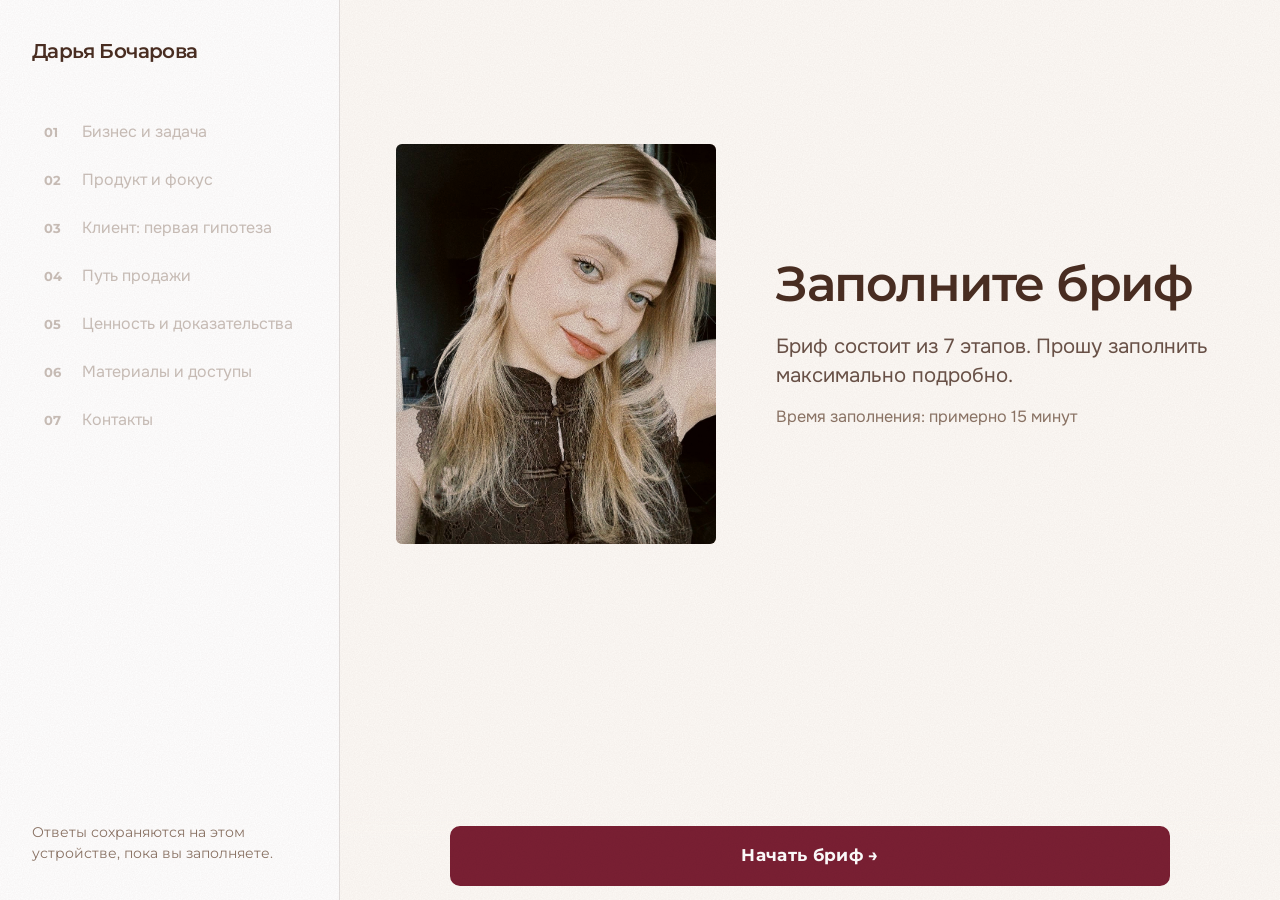
==== brief.html @ 5500d957 "Responsive fixes: remove header/progress strips, fit long file names, scale intro heading to column " ====
<!DOCTYPE html>
<html lang="ru" data-theme="a">
<head>
<meta charset="utf-8">
<meta name="viewport" content="width=device-width, initial-scale=1, viewport-fit=cover">
<meta name="robots" content="noindex">
<title>Мини-бриф</title>
<link rel="preconnect" href="https://fonts.googleapis.com">
<link rel="preconnect" href="https://fonts.gstatic.com" crossorigin>
<link href="https://fonts.googleapis.com/css2?family=Montserrat:wght@500;600;700&family=Onest:wght@400;500;600&family=JetBrains+Mono:wght@500&display=swap&subset=cyrillic" rel="stylesheet">
<style>
/* =========================================================
   АЙДЕНТИКА «Бордо»: сливочный фон, винный акцент, Montserrat,
   строгие поля, круглые кнопки, фото-прямоугольник, монограмма ДБ,
   плёночное зерно.
   ========================================================= */
:root, [data-theme="a"] {
  --bg:#fdfaf6; --surface:#ffffff; --ink:#4a2e22; --muted:#8c7566; --line:#4a2e2224; --line-strong:#4a2e2268;
  --accent:#7a1f33; --accent-ink:#fff; --soft:#f4ece3; --danger:#c0281d;
  --r:8px; --r-btn:10px; --r-chip:999px; --r-photo:6px;
  --f-head:"Montserrat","Segoe UI",sans-serif; --f-body:"Onest","Segoe UI",sans-serif; --f-label:"Montserrat","Segoe UI",sans-serif;
  --h-case:none; --h-weight:600; --h-ls:-.03em; --h-lh:1.05; --h-style:normal;
  --btn-case:none; --body-size:17px; --grain:.1;
}

*{box-sizing:border-box;margin:0;padding:0}
html{-webkit-text-size-adjust:100%}
body{background:var(--bg);color:var(--ink);font-family:var(--f-body);font-size:var(--body-size);line-height:1.5;min-height:100dvh;transition:background .3s,color .3s}
button,input,textarea{font:inherit;color:inherit}
[hidden]{display:none!important}
a{color:inherit}

/* ---------- каркас ---------- */
.app{display:grid;grid-template-columns:1fr;min-height:100dvh}
.side{display:none}
.main{display:flex;flex-direction:column;min-height:100dvh;min-width:0}
.top{display:flex;align-items:center;justify-content:space-between;gap:12px;padding:14px 20px;position:sticky;top:0;z-index:20;background:var(--bg)}
.brand{display:flex;align-items:center;min-width:0}
.brand b{font-family:var(--f-head);text-transform:var(--h-case);font-weight:var(--h-weight);letter-spacing:var(--h-ls);font-size:20px;white-space:nowrap;overflow:hidden;text-overflow:ellipsis}
.progress{display:none}
.progress i{display:block;height:100%;width:0;background:var(--accent);transition:width .4s ease}
.stage{flex:1;width:100%;max-width:760px;margin:0 auto;padding:28px 20px 140px}

.kicker{font-family:var(--f-label);font-size:13px;letter-spacing:.08em;text-transform:uppercase;color:var(--muted);margin-bottom:14px}
h1,h2{font-family:var(--f-head);text-transform:var(--h-case);font-weight:var(--h-weight);letter-spacing:var(--h-ls);line-height:var(--h-lh);font-style:var(--h-style);outline:none}
h1{font-size:clamp(38px,8.6vw,72px)}
h2{font-size:clamp(32px,6.6vw,52px);margin-bottom:12px}
.lead{color:var(--muted);margin:14px 0 30px;max-width:56ch}

/* ---------- поля ---------- */
.f{margin-bottom:30px;border:0;min-width:0}
.f > .q{display:block;font-weight:600;font-size:1.06em;line-height:1.3;margin-bottom:6px;padding:0}
.f .hint{color:var(--muted);font-size:.86em;margin-bottom:10px}
.badge{display:inline-block;font-family:var(--f-label);font-size:11px;letter-spacing:.06em;text-transform:uppercase;padding:3px 8px;margin-left:8px;vertical-align:middle;border:1px solid var(--line-strong);border-radius:var(--r-chip);font-weight:400}
.badge.key{background:var(--accent);color:var(--accent-ink);border-color:var(--accent)}
.f.key{padding:18px;border:2px solid var(--accent);border-radius:var(--r)}
.f.guard{padding:18px;background:var(--soft);border-radius:var(--r);border:1px dashed var(--line-strong)}
textarea,input[type=text],input[type=url],input[type=tel]{
  width:100%;display:block;background:var(--surface);border:1.5px solid var(--line-strong);border-radius:var(--r);
  padding:16px 18px;font-size:17px;line-height:1.45;min-height:58px;outline:none;transition:border-color .15s,box-shadow .15s;resize:none;-webkit-appearance:none;appearance:none}
textarea{min-height:140px;overflow:hidden}
textarea:focus,input:focus{border-color:var(--accent);box-shadow:0 0 0 4px color-mix(in srgb,var(--accent) 25%,transparent)}
::placeholder{color:#aaa4a2;opacity:1}
.err{color:var(--danger);font-size:.88em;margin-top:8px;display:none;font-weight:600}
.f.bad .err{display:block}
.f.bad input,.f.bad textarea{border-color:var(--danger)}
.f.bad .consent{outline:2px solid var(--danger);outline-offset:4px}

/* чипы */
.chips{display:flex;flex-wrap:wrap;gap:10px}
.chip{position:relative}
.chip input{position:absolute;opacity:0;inset:0;width:100%;height:100%;cursor:pointer;margin:0}
.chip span{display:flex;align-items:center;gap:8px;padding:12px 18px;min-height:50px;border:1.5px solid var(--line-strong);border-radius:var(--r-chip);background:var(--surface);transition:all .15s;font-size:16px;line-height:1.2}
.chip input:checked + span{background:var(--accent);color:var(--accent-ink);border-color:var(--accent)}
.chip input:focus-visible + span{box-shadow:0 0 0 4px color-mix(in srgb,var(--accent) 35%,transparent)}
.chip input:checked + span::before{content:"✓";font-weight:700}
.other{margin-top:12px}

/* ссылки */
.links{display:grid;grid-template-columns:minmax(0,1fr);gap:10px}
.linkrow{display:flex;gap:8px;min-width:0}
.linkrow input{flex:1}
.ico{flex:none;width:58px;min-height:58px;border:1.5px solid var(--line-strong);background:var(--surface);border-radius:var(--r);cursor:pointer;font-size:22px;line-height:1}
.ghost{background:transparent;border:1.5px dashed var(--line-strong);border-radius:var(--r-btn);padding:14px 20px;min-height:52px;cursor:pointer;font-weight:600;margin-top:10px}
.ghost:hover{border-color:var(--accent);color:var(--accent)}

/* файлы */
.drop{display:flex;flex-direction:column;align-items:center;justify-content:center;gap:6px;text-align:center;padding:32px 20px;border:2px dashed var(--line-strong);border-radius:var(--r);background:var(--surface);cursor:pointer;transition:all .15s;min-height:150px}
.drop:hover,.drop.over{border-color:var(--accent);background:var(--soft)}
.drop strong{font-size:1.05em;display:block}
.drop small{display:block;max-width:34ch;line-height:1.4}
.drop::before{content:"+";display:grid;place-items:center;width:44px;height:44px;border-radius:50%;background:var(--soft);color:var(--accent);font-size:26px;line-height:1;font-family:var(--f-head);font-weight:500;margin-bottom:6px}
.drop small{color:var(--muted)}
.drop input{display:none}
.files{list-style:none;margin-top:12px;display:grid;grid-template-columns:minmax(0,1fr);gap:8px}
.files li{min-width:0;display:flex;align-items:center;gap:12px;padding:12px 14px;background:var(--surface);border:1px solid var(--line);border-radius:var(--r)}
.files .nm{flex:1;min-width:0;overflow:hidden;text-overflow:ellipsis;white-space:nowrap}
.files .sz{color:var(--muted);font-size:.85em;flex:none}
.files button{border:0;background:transparent;font-size:22px;cursor:pointer;width:40px;height:40px;flex:none}
.filemsg{color:var(--danger);font-size:.9em;margin-top:8px;font-weight:600}

/* согласие */
.consent{display:flex;gap:14px;align-items:center;font-weight:400;cursor:pointer;padding:16px;background:var(--surface);border:1.5px solid var(--line-strong);border-radius:var(--r)}
.consent input{flex:none;width:26px;height:26px;margin:0;accent-color:var(--accent);cursor:pointer}
.consent span{font-size:.94em;line-height:1.45;flex:1;min-width:0}

/* проверка */
.rev{margin-bottom:22px;border:1px solid var(--line);border-radius:var(--r);background:var(--surface);overflow:hidden}
.rev header{display:flex;align-items:center;justify-content:space-between;gap:12px;padding:14px 18px;border-bottom:1px solid var(--line);background:var(--soft)}
.rev header b{font-family:var(--f-label);font-size:13px;text-transform:uppercase;letter-spacing:.06em}
.rev header button{background:transparent;border:1.5px solid var(--line-strong);border-radius:var(--r-btn);padding:8px 16px;min-height:40px;cursor:pointer;font-weight:600}
.rev header button:hover{border-color:var(--accent);color:var(--accent)}
.rev dl{padding:6px 18px 14px}
.rev dt{font-size:.82em;color:var(--muted);margin-top:12px}
.rev dd{white-space:pre-wrap;word-break:break-word}
.rev .empty{color:var(--muted);padding:14px 18px;font-size:.92em}
.sendmsg{margin-top:16px;padding:14px 16px;border-radius:var(--r);background:color-mix(in srgb,var(--danger) 12%,transparent);color:var(--danger);font-weight:600;display:none}
.sendmsg.on{display:block}
.sendmsg button{margin-top:10px;display:block;background:transparent;border:1.5px solid currentColor;color:inherit;padding:10px 16px;border-radius:var(--r-btn);cursor:pointer;font-weight:600}

/* финал */
.done{text-align:left}
.portrait{width:min(320px,76vw);aspect-ratio:4/5;object-fit:cover;object-position:50% 20%;display:block;margin-bottom:28px;background:var(--soft);border-radius:var(--r-photo)}
.ph{width:min(320px,76vw);aspect-ratio:4/5;display:grid;place-items:center;text-align:center;padding:20px;margin-bottom:28px;background:var(--soft);border:1.5px dashed var(--line-strong);border-radius:var(--r);color:var(--muted);font-size:.9em}
.next{margin-top:26px;display:grid;gap:12px}
.next li{list-style:none;display:flex;gap:14px}
.next b{font-family:var(--f-label);color:var(--accent);flex:none}


/* плёночное зерно */
body::after{content:"";position:fixed;inset:-50%;width:200%;height:200%;pointer-events:none;z-index:100;opacity:var(--grain);mix-blend-mode:multiply;
  background-image:url("data:image/svg+xml;utf8,<svg xmlns='http://www.w3.org/2000/svg' width='220' height='220'><filter id='n'><feTurbulence type='fractalNoise' baseFrequency='.85' numOctaves='2' stitchTiles='stitch'/><feColorMatrix values='0 0 0 0 .25  0 0 0 0 .15  0 0 0 0 .15  0 0 0 .9 0'/></filter><rect width='100%' height='100%' filter='url(%23n)'/></svg>")}
@media (prefers-reduced-motion:no-preference){body::after{animation:grain 1.2s steps(6) infinite}}
@keyframes grain{0%{transform:translate(0,0)}20%{transform:translate(-3%,2%)}40%{transform:translate(2%,-3%)}60%{transform:translate(-2%,-1%)}80%{transform:translate(3%,3%)}100%{transform:translate(0,0)}}
.doneGrid{display:grid;gap:28px;justify-items:start}
.shot{position:relative;width:min(300px,100%)}
.doneText{max-width:46ch}
.doneText .lead{margin:6px 0 0;font-size:1.06em;color:var(--ink);opacity:.82}
.doneNote{margin-top:22px;padding-top:18px;border-top:1px solid var(--line);color:var(--muted);font-size:.92em;word-break:break-word}
.doneNote:empty{display:none}
.introGrid .doneText{container-type:inline-size;min-width:0;width:100%}
.introGrid h1{font-size:clamp(28px,9.2vw,58px);white-space:nowrap}
@supports (font-size:1cqw){.introGrid h1{font-size:min(58px,11cqw)}}
@media (min-width:700px){.is-intro .stage{max-width:980px}}
.introGrid h1{margin-bottom:22px}
.introGrid .introLead{margin:0}
@media (min-width:700px){.doneGrid.introGrid{grid-template-columns:320px 1fr;gap:60px}}
.introLead{font-size:1.2em!important;line-height:1.45}
.introTime{margin-top:14px;color:var(--muted);font-size:.95em}
@media (min-width:700px){.doneGrid{grid-template-columns:260px 1fr;align-items:center;gap:48px;min-height:min(62vh,520px)}.shot{width:100%}}
.shot .portrait,.shot .ph{margin:0;width:100%}
.shot .portrait{filter:sepia(.18) saturate(1.05) contrast(1.04)}
.shot::after{content:"";position:absolute;inset:0;border-radius:var(--r-photo);pointer-events:none;mix-blend-mode:multiply;opacity:.55;
  background-image:url("data:image/svg+xml;utf8,<svg xmlns='http://www.w3.org/2000/svg' width='180' height='180'><filter id='n'><feTurbulence type='fractalNoise' baseFrequency='1.1' numOctaves='2' stitchTiles='stitch'/><feColorMatrix values='0 0 0 0 .3  0 0 0 0 .2  0 0 0 0 .2  0 0 0 1.1 0'/></filter><rect width='100%' height='100%' filter='url(%23n)'/></svg>")}

/* слайд вбок */
.view.fwd{animation:slideR .42s cubic-bezier(.22,.8,.3,1) both}
.view.back{animation:slideL .42s cubic-bezier(.22,.8,.3,1) both}
@keyframes slideR{from{opacity:0;transform:translateX(56px)}to{opacity:1;transform:none}}
@keyframes slideL{from{opacity:0;transform:translateX(-56px)}to{opacity:1;transform:none}}
html,body{overflow-x:clip}

/* переключатель этапов для телефона и планшета */
.dots{display:flex;gap:8px;overflow-x:auto;padding:12px 20px;scrollbar-width:none;background:var(--bg);position:sticky;top:var(--top-h,55px);z-index:18}
.dots::-webkit-scrollbar{display:none}
.dots button{flex:none;min-width:44px;height:44px;padding:0 14px;border-radius:999px;border:1.5px solid var(--line-strong);background:transparent;font-family:var(--f-label);font-size:13px;font-weight:600;cursor:pointer}
.dots button.cur{background:var(--accent);border-color:var(--accent);color:var(--accent-ink)}
.dots button.done{border-color:var(--accent);color:var(--accent)}
.dots button.done.cur{color:var(--accent-ink)}
.dots button:disabled{opacity:.4;cursor:not-allowed}
@media (min-width:700px){.dots{padding:12px 36px}}
@media (min-width:1024px){.dots{display:none}}


/* ---------- слой под контентом (фон однотонный, цвет --bg) ---------- */
.bgfx{position:fixed;inset:0;z-index:0;pointer-events:none;overflow:hidden}
.top,.dots,.stage,.bar{position:relative;z-index:1}
.top{position:sticky}.dots{position:sticky}.bar{position:fixed}
.top{z-index:22}.dots{z-index:20}.bar{z-index:30}
@media (min-width:1024px){.bgfx{left:340px}.top{position:absolute}}
/* нижняя панель */
.bar{position:fixed;left:0;right:0;bottom:0;z-index:30;display:flex;gap:12px;justify-content:center;padding:14px 20px calc(14px + env(safe-area-inset-bottom));background:linear-gradient(to top,var(--bg) 70%,transparent)}
.bar-in{display:flex;gap:12px;width:100%;max-width:720px}
.btn{flex:1;min-height:60px;padding:0 26px;border:2px solid var(--ink);border-radius:var(--r-btn);background:var(--ink);color:var(--bg);text-transform:var(--btn-case);font-weight:700;font-size:17px;cursor:pointer;display:flex;align-items:center;justify-content:center;gap:10px;transition:transform .1s,background .15s;font-family:var(--f-label);letter-spacing:.02em}
.btn.primary{background:var(--accent);border-color:var(--accent);color:var(--accent-ink)}
.btn:active{transform:scale(.98)}
.btn.sec{flex:0 0 auto;background:transparent;color:var(--ink);border-color:var(--line-strong)}
.btn[disabled]{opacity:.5;cursor:wait}
.spin{width:18px;height:18px;border:3px solid currentColor;border-right-color:transparent;border-radius:50%;animation:sp .7s linear infinite}
@keyframes sp{to{transform:rotate(360deg)}}

@media (prefers-reduced-motion:reduce){.view.fwd,.view.back{animation:none}*{transition:none!important}}

/* ---------- планшет ---------- */
@media (min-width:700px){
  .top{padding:16px 36px}
  .stage{padding:44px 36px 150px}
  .f{margin-bottom:36px}
}
/* ---------- компьютер: боковая навигация ---------- */
@media (min-width:1024px){
  .app{grid-template-columns:340px 1fr}
  .side{display:flex;flex-direction:column;justify-content:space-between;position:sticky;top:0;height:100dvh;padding:36px 32px;border-right:1px solid var(--line);background:var(--surface)}
  .side ol{list-style:none;margin-top:44px;display:grid;gap:4px}
  .side li button{width:100%;text-align:left;background:transparent;border:0;padding:12px 12px;display:flex;gap:14px;align-items:baseline;cursor:pointer;border-radius:var(--r-chip);color:var(--muted);font-size:16px;line-height:1.25}
  .side li button{transition:background .15s,color .15s}
  .side li button:not(:disabled):hover{background:var(--soft);color:var(--ink)}
  .side li button:disabled{cursor:not-allowed;opacity:.45}
  .side li button b{font-family:var(--f-label);font-size:13px;flex:none;width:24px}
  .side li.cur button{color:var(--ink);background:var(--soft);font-weight:600}
  .side li.done button b{color:var(--accent)}
  .side li.done button{color:var(--ink)}
  .side .note{color:var(--muted);font-size:.82em;font-family:var(--f-label)}
  .top .brand{visibility:hidden}
  .top{justify-content:flex-end;border:0;background:transparent;position:absolute;right:0;top:0;width:calc(100% - 340px);z-index:25}
  .stage{padding:84px 56px 160px}
  .bar{left:340px;padding-left:56px;padding-right:56px}
}
@media (max-width:420px){
  .brand b{font-size:17px}
    .btn.sec span.t{display:none}
}
</style>
</head>
<body>
<div class="app">
  <aside class="side" aria-label="Этапы">
    <div>
      <div class="brand"><b data-brand>Мини-бриф</b></div>
      <ol id="sideSteps"></ol>
    </div>
    <p class="note">Ответы сохраняются на этом устройстве, пока вы заполняете.</p>
  </aside>

  <div class="main">
    <div class="bgfx" aria-hidden="true"></div>
    <header class="top">
      <div class="brand"><b data-brand>Мини-бриф</b></div>
      </header>
    <div class="progress" aria-hidden="true"><i id="pbar"></i></div>
    <nav class="dots" id="dots" aria-label="Этапы"></nav>

    <form class="stage" id="form" novalidate autocomplete="off">
      <input type="text" name="website" id="hp" tabindex="-1" autocomplete="off" aria-hidden="true" style="position:absolute;left:-9999px;width:1px;height:1px;min-height:0;opacity:0">
      <div id="views"></div>
    </form>

    <div class="bar" id="bar"><div class="bar-in">
      <button type="button" class="btn sec" id="back" aria-label="Назад">← <span class="t">Назад</span></button>
      <button type="button" class="btn primary" id="next">Далее →</button>
    </div></div>
  </div>
</div>

<script>
/* =========================================================
   НАСТРОЙКИ — меняются здесь
   ========================================================= */
const CONFIG = {
  ENDPOINT: "https://steep-credit-6b62.darya-bocharova-2020.workers.dev/", // адрес Cloudflare Worker (см. TELEGRAM-SETUP.md). Пусто = тестовый режим, ничего не отправляется
  BRAND: "Дарья Бочарова",      // ← ваше имя / название проекта (пока заглушка)
  REPLY_TIME: "в течение рабочего дня", // ← что обещаем в финале
  PHOTO: "photo.jpg",        // ← ваше фото для финального экрана (положите файл рядом с brief.html)
  PRIVACY_URL: "privacy.html",
  CONSENT_URL: "consent.html",
  MAX_FILES: 5,
  MAX_FILE_MB: 10,
  MAX_LINKS: 8
};

/* =========================================================
   ВОПРОСЫ
   type: text | textarea | chips | links | files
   ========================================================= */
const STEPS = [
 { key:"goal", title:"Бизнес и задача", lead:"Начнём с главного: зачем вам сайт и что он должен приносить.", fields:[
   {id:"why_now", type:"textarea", label:"Зачем бизнесу сайт именно сейчас?", ph:"Например: запускаем новое направление, а заявки идут только из мессенджеров"},
   {id:"main_action", type:"chips", label:"Какое действие сайт должен приводить чаще всего?", hint:"Можно выбрать несколько", options:["Запись","Звонок","Расчёт","Покупка"], other:"Своё"},
   {id:"priority", type:"textarea", label:"Какое направление, география или сегмент в приоритете?", ph:"Город, продукт, тип клиентов — что важнее всего"}
 ]},
 { key:"product", title:"Продукт и фокус", lead:"Что именно вы продаёте и на чём хотите сделать акцент.", fields:[
   {id:"sells", ph:"Например: ремонт квартир под ключ, курсы английского, юридические услуги", type:"textarea", label:"Что именно продаёт бизнес?"},
   {id:"formats", ph:"Пакеты, подписки, разовые услуги, консультации", type:"textarea", label:"Какие продукты или форматы можно купить?"},
   {id:"bestseller", ph:"Самый популярный продукт или тариф", type:"textarea", label:"Что покупают чаще всего?"},
   {id:"want_more", ph:"Что выгоднее или интереснее продавать", type:"textarea", label:"Что бизнес хочет продавать больше?"},
   {id:"includes", ph:"Из чего состоит продукт, сроки, что в него не входит", type:"textarea", label:"Что входит в продукт? Какие есть ограничения?"}
 ]},
 { key:"client", title:"Клиент: первая гипотеза", lead:"Не нужно точности. Достаточно того, что вы видите по опыту.", fields:[
   {id:"who", ph:"Возраст, профессия, частный клиент или компания", type:"textarea", label:"Кто обычно покупает?"},
   {id:"situation", ph:"Что происходит в жизни или бизнесе перед покупкой", type:"textarea", label:"В какой ситуации человек начинает искать решение?"},
   {id:"important", ph:"Цена, сроки, гарантии, отзывы, личное доверие", type:"textarea", label:"Что для него, предположительно, важно при выборе?"}
 ]},
 { key:"sales", title:"Путь продажи", lead:"Как человек доходит от первого касания до покупки.", fields:[
   {id:"first_contact", ph:"Менеджер, администратор, бот, владелец", type:"textarea", label:"Кто первым общается с человеком?"},
   {id:"path", ph:"Заявка → звонок → встреча → договор → оплата", type:"textarea", label:"Как выглядит путь от первого обращения до покупки?"},
   {id:"after_lead", ph:"Кто звонит, как быстро, что отправляют клиенту", type:"textarea", label:"Что происходит сразу после заявки?"},
   {id:"breaks", type:"textarea", label:"Где чаще клиенты сливаются?", key:true, badge:"самый важный ответ", hint:"Даже если не уверены, напишите, как есть. Это самое полезное для меня.", ph:"На каком шаге клиенты пропадают и почему, как вам кажется"}
 ]},
 { key:"value", title:"Ценность и доказательства", lead:"Почему выбирают вас и что можно честно показать на сайте.", fields:[
   {id:"valued", ph:"Что чаще всего говорят в отзывах", type:"textarea", label:"За что клиенты особенно ценят компанию?"},
   {id:"different", ph:"Чем отличаетесь от конкурентов и какие факты это подтверждают", type:"textarea", label:"Что компания делает иначе и чем это можно доказать?"},
   {id:"recommend", ph:"За что клиенты советуют вас знакомым", type:"textarea", label:"За что компанию рекомендуют?"},
   {id:"proofs", ph:"Отзывы, кейсы, цифры, сертификаты, фото работ", type:"textarea", label:"Чем доказываем: что реально есть на руках?", hint:"Отзывы, кейсы, цифры, сертификаты, награды, фото работ"},
   {id:"missing", type:"textarea", label:"Чего нет: что обещать нельзя", guard:true, hint:"Это защита от выдуманных обещаний на сайте. Лучше написать лишнее.", ph:"Например: нет гарантии результата, нет собственного производства"}
 ]},
 { key:"materials", title:"Материалы и доступы", lead:"Отметьте, что у вас есть. Приложить можно ссылки и файлы.", fields:[
   {id:"access", type:"chips", label:"Есть ли доступ к…", hint:"Можно выбрать несколько", options:["CRM","Записям звонков","Перепискам","Причинам отказов","Пока нет доступа"]},
   {id:"have", type:"chips", label:"Что уже есть?", hint:"Можно выбрать несколько", options:["Отзывы","FAQ","Записи звонков","Переписки"]},
   {id:"assets", type:"chips", label:"Что ещё есть из материалов?", hint:"Можно выбрать несколько", options:["Сайт","Презентации","Прайс","Документы","Фото","Рендеры"]},
   {id:"links", type:"links", label:"Ссылки", hint:"Соцсети, сайт (если он есть), Google-диск, Яндекс.Диск, Notion. Нужна хотя бы одна ссылка или один файл"},
   {id:"files", type:"files", label:"Файлы", hint:"Прайс, презентация, фото, документы"},
   {id:"noattach", type:"noattach"}
 ]},
 { key:"contacts", title:"Контакты", lead:"Последний шаг. Куда мне написать, когда я посмотрю бриф.", fields:[
   {id:"name", type:"text", label:"Как вас зовут?", req:true, ph:"Имя", autocomplete:"name"},
   {id:"company", type:"text", label:"Компания или проект", ph:"Название"},
   {id:"channel", type:"chips", single:true, label:"Где вам удобнее общаться?", options:["Telegram","WhatsApp"]},
   {id:"contact", type:"text", label:"Ваш контакт", ph:"Сначала выберите, где удобнее", autocomplete:"off", inputmode:"text"},
   {id:"extra", type:"textarea", label:"Что-то ещё, о чём я не спросила?", ph:"Любые детали, сомнения, пожелания"},
   {id:"consent", type:"consent"}
 ]}
];

/* =========================================================
   СОСТОЯНИЕ
   ========================================================= */
const N = STEPS.length;            // 7
const V_INTRO = 0, V_REVIEW = N + 1, V_DONE = N + 2;
const LS_KEY = "brief_draft_v1";
const state = { v: V_INTRO, vals: {}, links: [""], files: [], max: 0, fromReview: false };

const $ = (s, r=document) => r.querySelector(s);
const $$ = (s, r=document) => [...r.querySelectorAll(s)];
const esc = s => String(s ?? "").replace(/[&<>"']/g, c => ({"&":"&amp;","<":"&lt;",">":"&gt;",'"':"&quot;","'":"&#39;"}[c]));
const pad = n => String(n).padStart(2, "0");
const safe = fn => { try { return fn(); } catch(e) { return null; } };

/* ---------- черновик ---------- */
function saveDraft(){ safe(() => localStorage.setItem(LS_KEY, JSON.stringify({vals:state.vals, links:state.links, max:state.max, v:state.v>=1&&state.v<=V_REVIEW?state.v:0}))); }
function loadDraft(){
  const d = safe(() => JSON.parse(localStorage.getItem(LS_KEY) || "null"));
  if (!d) return;
  state.vals = d.vals || {}; state.links = d.links?.length ? d.links : [""]; state.max = d.max || 0;
  state.resume = d.v || 0;
}
function clearDraft(){ safe(() => localStorage.removeItem(LS_KEY)); }

/* ---------- рендер ---------- */
function fieldHTML(f){
  const v = state.vals[f.id];
  const cls = "f" + (f.key ? " key" : "") + (f.guard ? " guard" : "");
  const badge = f.badge ? `<span class="badge key">${esc(f.badge)}</span>` : (f.req ? `` : "");
  const head = (tag) => tag === "legend"
    ? `<legend class="q">${esc(f.label)}${badge}</legend>`
    : `<label class="q" for="${f.id}">${esc(f.label)}${badge}</label>`;
  const hint = f.hint ? `<p class="hint">${esc(f.hint)}</p>` : "";
  switch (f.type){
    case "textarea":
      return `<div class="${cls}" data-f="${f.id}">${head("label")}${hint}<textarea id="${f.id}" name="${f.id}" placeholder="${esc(f.ph||"")}" rows="4">${esc(v||"")}</textarea><p class="err" role="alert"></p></div>`;
    case "text":
      return `<div class="${cls}" data-f="${f.id}">${head("label")}${hint}<input type="text" id="${f.id}" name="${f.id}" placeholder="${esc(f.ph||"")}" value="${esc(v||"")}" ${f.autocomplete?`autocomplete="${f.autocomplete}"`:""} ${f.inputmode?`inputmode="${f.inputmode}"`:""}><p class="err" role="alert"></p></div>`;
    case "chips": {
      const sel = Array.isArray(v) ? v : [];
      const opts = f.options.concat(f.other ? [f.other] : []);
      const chips = opts.map((o,i) => {
        const isOther = f.other && i === opts.length-1;
        const val = isOther ? "__other" : o;
        return `<label class="chip"><input type="checkbox" data-chip="${f.id}" ${f.single?"data-single":""} value="${esc(val)}" ${sel.includes(val)?"checked":""}><span>${esc(o)}</span></label>`;
      }).join("");
      const otherOn = sel.includes("__other");
      return `<fieldset class="${cls}" data-f="${f.id}">${head("legend")}${hint}<div class="chips">${chips}</div><p class="err" role="alert"></p>${f.other?`<div class="other" ${otherOn?"":"hidden"}><input type="text" data-other="${f.id}" placeholder="Напишите свой вариант" value="${esc(state.vals[f.id+"_other"]||"")}" aria-label="Свой вариант"></div>`:""}</fieldset>`;
    }
    case "links":
      return `<div class="${cls}" data-f="links">${head("label").replace(` for="${f.id}"`, "")}${hint}<div class="links" id="linkList"></div><button type="button" class="ghost" id="addLink">+ Добавить ссылку</button><p class="err" role="alert"></p></div>`;
    case "files":
      return `<div class="${cls}" data-f="files">${head("label").replace(` for="${f.id}"`, "")}${hint}
        <label class="drop" id="drop"><strong>Нажмите, чтобы выбрать файлы</strong><small>или перетащите сюда · до ${CONFIG.MAX_FILES} файлов, каждый до ${CONFIG.MAX_FILE_MB} МБ</small>
        <input type="file" id="fileIn" multiple></label>
        <ul class="files" id="fileList"></ul><p class="filemsg" id="fileMsg" role="alert"></p></div>`;
    case "noattach":
      return `<div class="f" data-f="noattach"><label class="consent"><input type="checkbox" id="noattach" name="noattach" ${state.vals.noattach?"checked":""}><span>Приложить пока нечего: ни ссылок, ни файлов</span></label><p class="err" role="alert"></p></div>`;
    case "consent":
      return `<div class="f" data-f="consent"><label class="consent"><input type="checkbox" id="consent" name="consent" ${state.vals.consent?"checked":""}><span>Я даю <a href="${esc(CONFIG.CONSENT_URL)}" target="_blank" rel="noopener">согласие на обработку персональных данных</a> и ознакомился(лась) с <a href="${esc(CONFIG.PRIVACY_URL)}" target="_blank" rel="noopener">политикой обработки персональных данных</a></span></label><p class="err" role="alert"></p></div>`;
  }
  return "";
}

function renderAll(){
  const side = STEPS.map((s,i) => `<li data-i="${i+1}"><button type="button"><b>${pad(i+1)}</b>${esc(s.title)}</button></li>`).join("");
  $("#sideSteps").innerHTML = side;
  $("#dots").innerHTML = STEPS.map((x,i) => `<button type="button" data-i="${i+1}" aria-label="${esc(x.title)}">${pad(i+1)}</button>`).join("");

  const intro = `<section class="view" data-v="0" hidden>
    <div class="doneGrid introGrid">
      <div class="shot" id="introShot"><img class="portrait" src="${esc(CONFIG.PHOTO)}" alt="${esc(CONFIG.BRAND)}" onerror="document.getElementById('introShot').hidden=true"></div>
      <div class="doneText">
        <h1 tabindex="-1">Заполните бриф</h1>
        <p class="lead introLead">Бриф состоит из ${N} этапов. Прошу заполнить максимально подробно.</p>
        <p class="introTime">Время заполнения: примерно 15 минут</p>
      </div>
    </div></section>`;

  const steps = STEPS.map((s,i) => `<section class="view" data-v="${i+1}" hidden>
    <p class="kicker">Шаг ${pad(i+1)} из ${pad(N)}</p>
    <h2 tabindex="-1">${esc(s.title)}</h2>
    <p class="lead">${esc(s.lead)}</p>
    ${s.fields.map(fieldHTML).join("")}
  </section>`).join("");

  const review = `<section class="view" data-v="${V_REVIEW}" hidden>
    <p class="kicker">Последняя проверка</p>
    <h2 tabindex="-1">Всё ли верно?</h2>
    <p class="lead">Просмотрите ответы. Если что-то нужно поправить, нажмите «Изменить» у нужного блока.</p>
    <div id="reviewBody"></div>
    <div class="sendmsg" id="sendMsg" role="alert"></div>
  </section>`;

  const done = `<section class="view done" data-v="${V_DONE}" hidden>
    <div class="doneGrid">
      <div class="shot"><img class="portrait" id="portrait" src="${esc(CONFIG.PHOTO)}" alt="${esc(CONFIG.BRAND)}" hidden>
        <div class="ph" id="portraitPh" hidden>Здесь будет ваше фото<br><small>положите photo.jpg рядом с brief.html</small></div></div>
      <div class="doneText">
        <p class="kicker">Бриф получен</p>
        <h2 tabindex="-1" id="doneTitle">Спасибо!</h2>
        <p class="lead" id="doneLead"></p>
        <p class="doneNote" id="doneNote"></p>
      </div>
    </div>
  </section>`;

  $("#views").innerHTML = intro + steps + review + done;

  // фото в финале: показываем, если файл есть
  const img = $("#portrait");
  img.onload = () => { img.hidden = false; $("#portraitPh").hidden = true; };
  img.onerror = () => { img.hidden = true; $("#portraitPh").hidden = false; };

  renderLinks(); renderFiles(); updateContactUI();
  $$("textarea").forEach(autoGrow);
}

function autoGrow(t){ t.style.height = "auto"; t.style.height = Math.max(140, t.scrollHeight + 2) + "px"; }

function renderLinks(){
  const box = $("#linkList"); if (!box) return;
  box.innerHTML = state.links.map((l,i) => `<div class="linkrow"><input type="url" inputmode="url" data-link="${i}" placeholder="https://" value="${esc(l)}" aria-label="Ссылка ${i+1}" autocapitalize="none" autocorrect="off">${state.links.length>1?`<button type="button" class="ico" data-rmlink="${i}" aria-label="Убрать ссылку">×</button>`:""}</div>`).join("");
  $("#addLink").hidden = state.links.length >= CONFIG.MAX_LINKS;
}
function renderFiles(){
  const ul = $("#fileList"); if (!ul) return;
  ul.innerHTML = state.files.map((f,i) => `<li><span class="nm">📎 ${esc(f.name)}</span><span class="sz">${fmtSize(f.size)}</span><button type="button" data-rmfile="${i}" aria-label="Убрать файл">×</button></li>`).join("");
}
const fmtSize = b => b > 1048576 ? (b/1048576).toFixed(1) + " МБ" : Math.max(1, Math.round(b/1024)) + " КБ";

/* ---------- навигация ---------- */
function go(v, push=true){
  const dir = v >= state.v ? "fwd" : "back"; const prev = state.v;
  state.v = v; state.max = Math.max(state.max, v <= N ? v : state.max);
  $$(".view").forEach(el => { el.classList.remove("fwd","back"); el.hidden = +el.dataset.v !== v; });
  if (v !== prev){ const cv = $(`.view[data-v="${v}"]`); void cv.offsetWidth; cv.classList.add(dir); }
  if (v === V_REVIEW) renderReview();
  if (v === V_DONE) renderDone();
  const cur = Math.min(Math.max(v,0), N);
  $("#pbar").style.width = (v === V_DONE ? 100 : v === V_REVIEW ? 100 : (cur / N) * 100 * (v === 0 ? 0 : 1)) + "%";
  $$("#sideSteps li").forEach(li => {
    const i = +li.dataset.i;
    li.classList.toggle("cur", i === v);
    li.classList.toggle("done", i < v || v >= V_REVIEW);
    li.querySelector("button").disabled = v === V_DONE || i > Math.max(state.max, v);
  });
  $$("#dots button").forEach(b => {
    const i = +b.dataset.i;
    b.classList.toggle("cur", i === v); b.classList.toggle("done", i < v || v >= V_REVIEW);
    b.disabled = v === V_DONE || i > Math.max(state.max, v);
  });
  const dc = $("#dots .cur"); if (dc) dc.scrollIntoView({inline:"center", block:"nearest"});
  $("#dots").hidden = v === V_INTRO || v === V_DONE;
  const next = $("#next"), back = $("#back");
  back.hidden = v === V_INTRO || v === V_DONE;
  $("#bar").hidden = v === V_DONE;
  document.body.classList.toggle("is-intro", v === V_INTRO);
  next.disabled = false;
  next.innerHTML = v === V_INTRO ? "Начать бриф →" : v === N ? "Проверить ответы →" : v === V_REVIEW ? "Отправить бриф" : (state.fromReview ? "К проверке →" : "Далее →");
  window.scrollTo({top:0, behavior:"instant" in window ? "instant" : "auto"});
  const h = $(`.view[data-v="${v}"] [tabindex="-1"]`); if (h) h.focus({preventScroll:true});
  if (push) safe(() => history.pushState({v}, "", location.pathname + location.search));
  $$(`.view[data-v="${v}"] textarea`).forEach(autoGrow);
  saveDraft();
}

function onNext(){
  if (state.v === V_INTRO) return go(1);
  if (state.v >= 1 && state.v <= N){
    if (!validate(state.v)) return;
    if (state.fromReview){ state.fromReview = false; return go(V_REVIEW); }
    return go(state.v === N ? V_REVIEW : state.v + 1);
  }
  if (state.v === V_REVIEW) return send();
}
function onBack(){
  if (state.fromReview){ state.fromReview = false; return go(V_REVIEW); }
  if (state.v > 0 && state.v <= V_REVIEW) go(state.v - 1);
}

/* ---------- валидация ---------- */
const isPhone = v => v.replace(/\D/g, "").length >= 10 && /^[+\d\s()\-]+$/.test(v);
const isTgHandle = v => /^@?[A-Za-z][A-Za-z0-9_]{3,31}$/.test(v) || /^(https?:\/\/)?(t\.me|telegram\.me)\/[A-Za-z0-9_]{4,}$/i.test(v);
const CHANNELS = {
  "Telegram": {label:"Ваш ник в Telegram или номер телефона", ph:"@username или +7 900 000-00-00", check:v => isTgHandle(v) || isPhone(v), err:"Укажите ник вида @username или номер телефона"},
  "WhatsApp": {label:"Номер телефона в WhatsApp", ph:"+7 900 000-00-00", check:isPhone, err:"Укажите номер телефона, например +7 900 000-00-00"}
};
const channelOf = () => (Array.isArray(state.vals.channel) ? state.vals.channel[0] : "") || "";
function updateContactUI(){
  const ch = CHANNELS[channelOf()];
  const lab = $('label[for="contact"]'), inp = $("#contact");
  if (!lab || !inp) return;
  lab.textContent = ch ? ch.label : "Ваш контакт";
  inp.placeholder = ch ? ch.ph : "Сначала выберите, где удобнее";
  inp.inputMode = channelOf() === "WhatsApp" ? "tel" : "text";
}
function setErr(fid, msg){
  const box = $(`[data-f="${fid}"]`); if (!box) return;
  box.classList.toggle("bad", !!msg);
  const e = $(".err", box); if (e) e.textContent = msg || "";
}
const MSG = {text:"Заполните это поле", chips:"Выберите хотя бы один вариант"};
/* Проверяет один шаг. show=true подсвечивает ошибки и прокручивает к первой. Возвращает true, если шаг заполнен. */
function validate(v, show=true){
  const step = STEPS[v-1]; if (!step) return true;
  let first = null;
  const fail = (fid, msg) => { if (show) setErr(fid, msg); first = first || fid; };
  const ok = fid => { if (show) setErr(fid, ""); };
  for (const f of step.fields){
    const val = state.vals[f.id];
    switch (f.type){
      case "text": case "textarea":
        if (!(val||"").trim()) fail(f.id, MSG.text); else ok(f.id);
        break;
      case "chips": {
        const sel = Array.isArray(val) ? val : [];
        if (!sel.length) fail(f.id, MSG.chips);
        else if (sel.includes("__other") && !(state.vals[f.id+"_other"]||"").trim()) fail(f.id, "Напишите свой вариант");
        else ok(f.id);
        break;
      }
      case "links": {
        const links = state.links.map(l => l.trim()).filter(Boolean);
        const badLink = links.some(l => !/^https?:\/\/\S+\.\S+/i.test(l));
        if (badLink) fail("links", "Ссылка должна начинаться с https://");
        else if (!links.length && !state.files.length && !state.vals.noattach) fail("links", "Добавьте ссылку или файл либо отметьте, что приложить нечего");
        else ok("links");
        break;
      }
      case "consent":
        if (!state.vals.consent) fail("consent", "Без согласия не получится отправить бриф"); else ok("consent");
        break;
    }
    if (f.id === "contact" && (val||"").trim() && CHANNELS[channelOf()] && !CHANNELS[channelOf()].check(val.trim())){ fail("contact", CHANNELS[channelOf()].err); }
  }
  if (first && show){
    const box = $(`[data-f="${first}"]`);
    box.scrollIntoView({behavior:"smooth", block:"center"});
    const inp = $("input,textarea", box); if (inp) setTimeout(() => inp.focus({preventScroll:true}), 300);
  }
  return !first;
}
function firstIncomplete(){ for (let i = 1; i <= N; i++) if (!validate(i, false)) return i; return 0; }

/* ---------- ответы в читаемом виде ---------- */
function answerOf(f){
  const v = state.vals[f.id];
  if (f.type === "chips"){
    const arr = (Array.isArray(v) ? v : []).map(x => x === "__other" ? (state.vals[f.id+"_other"]||"").trim() || f.other : x);
    return arr.join(", ");
  }
  if (f.type === "links") return state.links.map(l => l.trim()).filter(Boolean).join("\n");
  if (f.type === "files") return state.files.map(x => x.name).join("\n");
  if (f.type === "consent") return "";
  if (f.type === "noattach") return state.vals.noattach ? "Приложить нечего" : "";
  return (v || "").toString().trim();
}
function collect(){
  return STEPS.map((s,i) => ({
    n: pad(i+1), title: s.title,
    items: s.fields.map(f => ({q: f.label, a: answerOf(f), id: f.id})).filter(x => x.a)
  }));
}

function renderReview(){
  const data = collect();
  $("#reviewBody").innerHTML = data.map((s,i) => `<div class="rev"><header><b>${s.n} · ${esc(s.title)}</b><button type="button" data-edit="${i+1}">Изменить</button></header>
    ${s.items.length ? `<dl>${s.items.map(it => `<dt>${esc(it.q)}</dt><dd>${esc(it.a)}</dd>`).join("")}</dl>` : `<p class="empty">Нет ответов.</p>`}</div>`).join("");
  $("#sendMsg").classList.remove("on");
}
function renderDone(){
  const nm = (state.vals.name||"").trim().split(/\s+/)[0];
  $("#doneTitle").textContent = nm ? `Спасибо, ${nm}!` : "Спасибо!";
  $("#doneLead").textContent = `Бриф у меня. Напишу вам ${CONFIG.REPLY_TIME}.`;
  const c = (state.vals.contact||"").trim(), ch = channelOf();
  $("#doneNote").textContent = c ? `Напишу в ${ch}: ${c}` : "";
}

/* ---------- отправка ---------- */
let sending = false;
async function send(){
  if (sending) return;
  const btn = $("#next"), msg = $("#sendMsg");
  msg.classList.remove("on");
  const bad = firstIncomplete();
  if (bad){ state.fromReview = true; go(bad); setTimeout(() => validate(bad), 50); return; }
  if ($("#hp").value) return go(V_DONE);                   // бот-ловушка: притворяемся, что всё ок
  sending = true; btn.disabled = true; btn.innerHTML = `<span class="spin"></span> Отправляем…`;

  const payload = {
    name: (state.vals.name||"").trim(), company: (state.vals.company||"").trim(), contact: channelOf() + ": " + (state.vals.contact||"").trim(),
    sections: collect().filter(s => s.items.length).map(s => ({n:s.n, title:s.title, items:s.items.map(({q,a}) => ({q,a}))})),
    meta: {theme: document.documentElement.dataset.theme, page: location.href, ua: navigator.userAgent.slice(0,120), tz: safe(() => Intl.DateTimeFormat().resolvedOptions().timeZone)}
  };

  try {
    if (!CONFIG.ENDPOINT){
      console.warn("ТЕСТОВЫЙ РЕЖИМ: ENDPOINT не задан, бриф не отправлен. Данные:", payload, state.files);
      await new Promise(r => setTimeout(r, 700));
    } else {
      const fd = new FormData();
      fd.append("data", JSON.stringify(payload));
      state.files.forEach(f => fd.append("files", f, f.name));
      const ctl = new AbortController(); const to = setTimeout(() => ctl.abort(), 90000);
      const res = await fetch(CONFIG.ENDPOINT, {method:"POST", body:fd, signal:ctl.signal});
      clearTimeout(to);
      const j = await res.json().catch(() => ({}));
      if (!res.ok || !j.ok) throw new Error(j.error || ("HTTP " + res.status));
    }
    clearDraft(); state.files = [];
    go(V_DONE);
  } catch(e){
    console.error(e);
    const net = e instanceof TypeError || e.name === "AbortError";
    const why = net ? "нет связи с сервером отправки (это может быть блокировка адреса провайдером или VPN)" : "сервер ответил ошибкой: " + (e.message || "неизвестно");
    msg.innerHTML = `Не удалось отправить. Ваши ответы сохранены, ничего не потеряно.<br><small style="font-weight:400">Причина: ${esc(why)}</small><button type="button" id="copyAll">Скопировать ответы текстом</button>`;
    msg.classList.add("on"); msg.scrollIntoView({behavior:"smooth", block:"center"});
    btn.disabled = false; btn.innerHTML = "Отправить ещё раз";
  } finally { sending = false; }
}
function plainText(){
  return collect().filter(s => s.items.length).map(s => `${s.n} · ${s.title}\n` + s.items.map(i => `${i.q}\n${i.a}`).join("\n\n")).join("\n\n———\n\n")
    + `\n\nКонтакт: ${state.vals.name||""}, ${state.vals.contact||""}`;
}

/* ---------- файлы ---------- */
function addFiles(list){
  const msg = $("#fileMsg"); msg.textContent = "";
  const max = CONFIG.MAX_FILE_MB * 1048576, errs = [];
  for (const f of list){
    if (state.files.length >= CONFIG.MAX_FILES){ errs.push(`Максимум ${CONFIG.MAX_FILES} файлов`); break; }
    if (f.size > max){ errs.push(`«${f.name}» больше ${CONFIG.MAX_FILE_MB} МБ. Пришлите его ссылкой (Google/Яндекс.Диск)`); continue; }
    if (state.files.some(x => x.name === f.name && x.size === f.size)) continue;
    state.files.push(f);
  }
  msg.textContent = errs.join(". ");
  if (state.files.length) setErr("links","");
  renderFiles();
}

/* ---------- события ---------- */
const form = $("#form");
form.addEventListener("input", e => {
  const t = e.target;
  if (t.matches("textarea")) autoGrow(t);
  if (t.dataset.link !== undefined){ state.links[+t.dataset.link] = t.value; }
  else if (t.dataset.other){ state.vals[t.dataset.other + "_other"] = t.value; }
  else if (t.dataset.chip){ /* handled in change */ }
  else if (t.id === "consent"){ state.vals.consent = t.checked; setErr("consent",""); }
  else if (t.id === "noattach"){ state.vals.noattach = t.checked; setErr("links",""); setErr("noattach",""); }
  else if (t.name && t.name !== "website"){ state.vals[t.name] = t.value; if (t.closest(".f.bad")) setErr(t.name,""); }
  saveDraft();
});
form.addEventListener("change", e => {
  const t = e.target;
  if (t.dataset.chip){
    const id = t.dataset.chip;
    if (t.hasAttribute("data-single") && t.checked) $$(`[data-chip="${id}"]`).forEach(x => { if (x !== t) x.checked = false; });
    state.vals[id] = $$(`[data-chip="${id}"]:checked`).map(x => x.value);
    const other = $(`[data-other="${id}"]`);
    if (other){ const on = state.vals[id].includes("__other"); other.closest(".other").hidden = !on; if (on) other.focus(); }
    if (id === "channel"){ updateContactUI(); setErr("contact",""); }
    saveDraft();
  }
  if (t.id === "fileIn"){ addFiles([...t.files]); t.value = ""; }
});
form.addEventListener("click", e => {
  const t = e.target.closest("button"); if (!t) return;
  if (t.id === "addLink"){ state.links.push(""); renderLinks(); $$("[data-link]").pop().focus(); saveDraft(); }
  if (t.dataset.rmlink !== undefined){ state.links.splice(+t.dataset.rmlink, 1); if (!state.links.length) state.links = [""]; renderLinks(); saveDraft(); }
  if (t.dataset.rmfile !== undefined){ state.files.splice(+t.dataset.rmfile, 1); renderFiles(); $("#fileMsg").textContent = ""; }
  if (t.dataset.edit){ state.fromReview = true; go(+t.dataset.edit); }
  if (t.id === "copyAll"){ safe(() => navigator.clipboard.writeText(plainText())); t.textContent = "Скопировано ✓"; }
});
form.addEventListener("keydown", e => {
  if (e.key === "Enter" && e.target.matches("input[type=text],input[type=url]")){ e.preventDefault(); onNext(); }
});
form.addEventListener("submit", e => e.preventDefault());
// перетаскивание файлов
form.addEventListener("dragover", e => { const d = e.target.closest("#drop"); if (d){ e.preventDefault(); d.classList.add("over"); } });
form.addEventListener("dragleave", e => { const d = e.target.closest("#drop"); if (d) d.classList.remove("over"); });
form.addEventListener("drop", e => { const d = e.target.closest("#drop"); if (d){ e.preventDefault(); d.classList.remove("over"); addFiles([...e.dataTransfer.files]); } });

$("#next").addEventListener("click", onNext);
$("#back").addEventListener("click", onBack);
function jumpTo(i){
  if (state.v >= 1 && state.v <= N && i > state.v && !validate(state.v)) return;
  if (state.v === V_INTRO && i > 1) return;
  if (state.v === V_REVIEW){ state.fromReview = true; }
  go(i);
}
$("#sideSteps").addEventListener("click", e => { const li = e.target.closest("li"); if (li) jumpTo(+li.dataset.i); });
$("#dots").addEventListener("click", e => { const b = e.target.closest("button"); if (b) jumpTo(+b.dataset.i); });
// кнопка «назад» в браузере / жест на телефоне = шаг назад
window.addEventListener("popstate", e => {
  const v = e.state && typeof e.state.v === "number" ? e.state.v : 0;
  if (state.v === V_DONE) return;
  state.fromReview = false;
  go(Math.min(v, V_REVIEW), false);
});
// защита от случайного закрытия во время заполнения
window.addEventListener("beforeunload", e => {
  if (state.v >= 1 && state.v <= V_REVIEW && state.files.length){ e.preventDefault(); e.returnValue = ""; }
});

/* высота шапки нужна, чтобы полоса этапов прилипала вплотную */
function setTopH(){ const t = $(".top"); if (t) document.documentElement.style.setProperty("--top-h", t.offsetHeight + "px"); }
window.addEventListener("resize", setTopH);

/* ---------- старт ---------- */
(function init(){
  $$("[data-brand]").forEach(el => el.textContent = CONFIG.BRAND);
  document.title = "Мини-бриф · " + CONFIG.BRAND;
  setTopH();
  loadDraft();
  renderAll();
  safe(() => history.replaceState({v:0}, "", location.href));
  go(0, false);
  if (state.resume > 0){
    const bar = document.createElement("p");
    bar.className = "lead"; bar.style.margin = "16px 0 0";
    bar.innerHTML = `Нашла ваш черновик. <a href="#" id="resume">Продолжить с шага ${Math.min(state.resume, N)}</a> или <a href="#" id="fresh">начать заново</a>.`;
    $('.view[data-v="0"] .lead').after(bar);
    $("#resume").onclick = e => { e.preventDefault(); go(Math.min(state.resume, V_REVIEW)); };
    $("#fresh").onclick = e => { e.preventDefault(); clearDraft(); state.vals = {}; state.links = [""]; state.max = 0; renderAll(); go(0, false); };
  }
})();
</script>
</body>
</html>
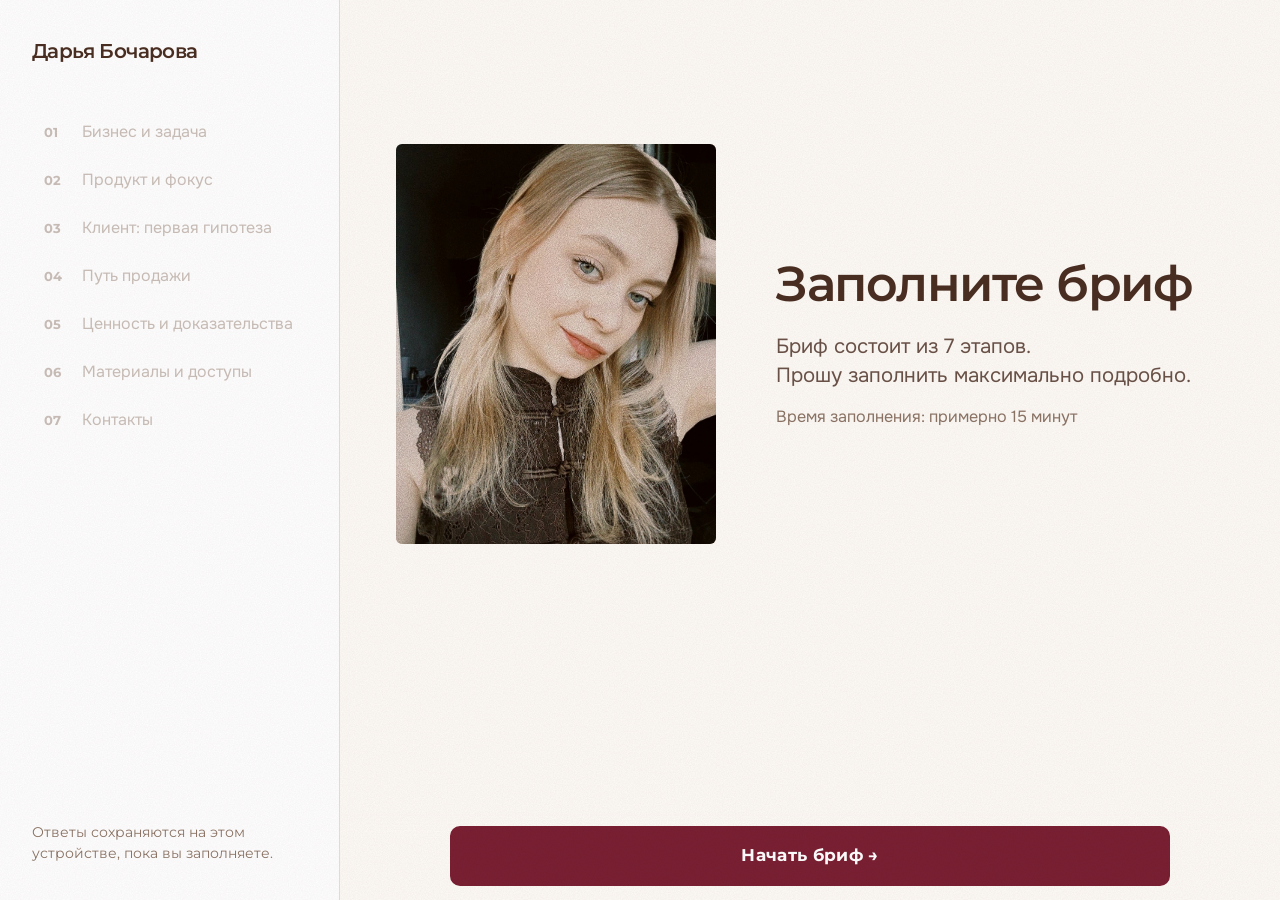
==== commit 8b05fd93: "Intro: line break before 'Прошу заполнить максимально подробно' Co-Authored-By: Claude Sonnet 5.5 <n" ====
--- a/brief.html
+++ b/brief.html
@@ -395,7 +395,7 @@
       <div class="shot" id="introShot"><img class="portrait" src="${esc(CONFIG.PHOTO)}" alt="${esc(CONFIG.BRAND)}" onerror="document.getElementById('introShot').hidden=true"></div>
       <div class="doneText">
         <h1 tabindex="-1">Заполните бриф</h1>
-        <p class="lead introLead">Бриф состоит из ${N} этапов. Прошу заполнить максимально подробно.</p>
+        <p class="lead introLead">Бриф состоит из ${N} этапов.<br>Прошу заполнить максимально подробно.</p>
         <p class="introTime">Время заполнения: примерно 15 минут</p>
       </div>
     </div></section>`;
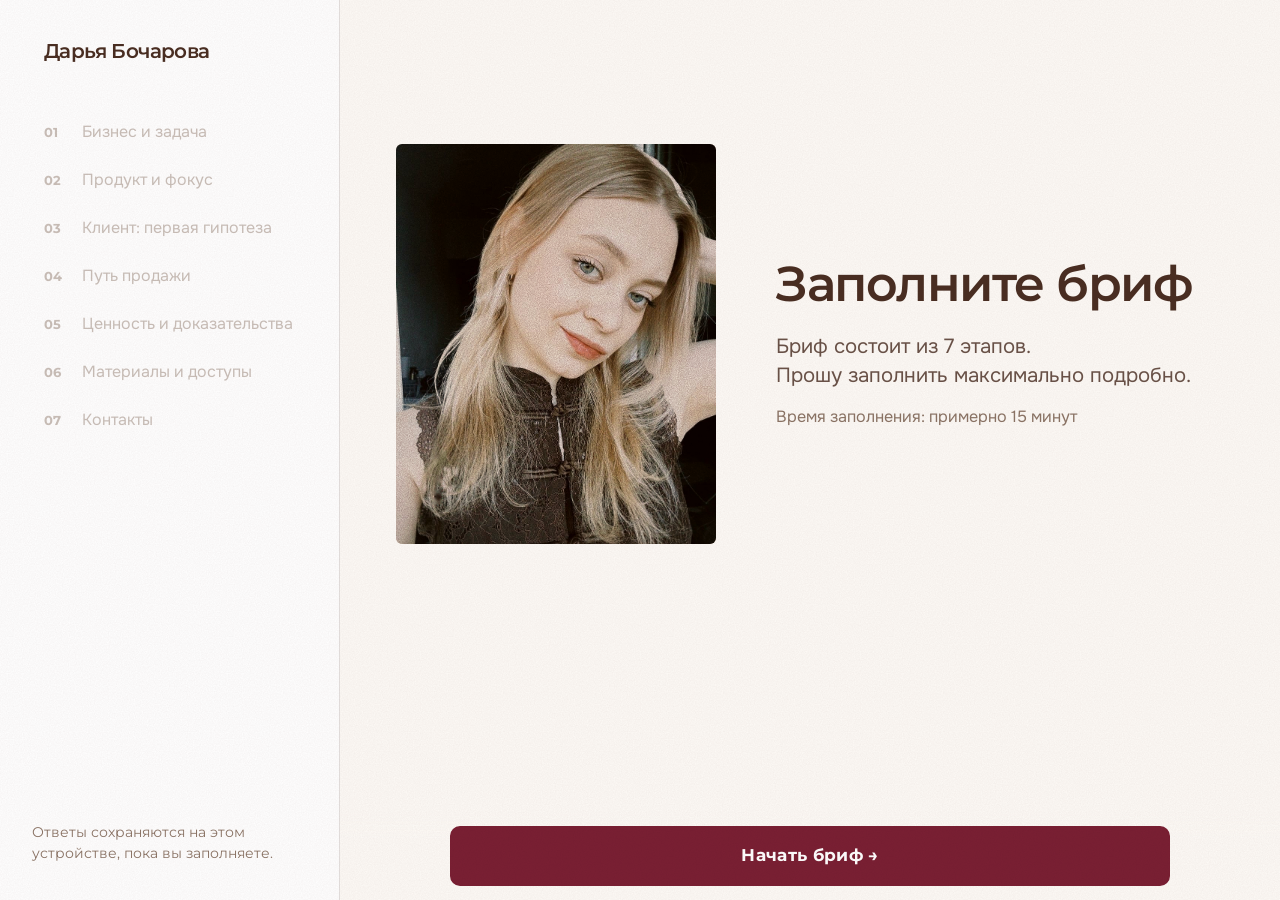
==== commit ff25386a: "Typography: no hanging short words, balanced wrapping; landscape-phone layout; align sidebar brand C" ====
--- a/brief.html
+++ b/brief.html
@@ -172,6 +172,10 @@
 @media (min-width:1024px){.dots{display:none}}
 
 
+/* аккуратные переносы: без висячих предлогов и «сирот» в последней строке */
+h1,h2,.lead,.introLead{text-wrap:balance}
+p,li,.q,.hint,.chip span,dd,dt,.consent span,.drop small{text-wrap:pretty}
+.side .brand{padding-left:12px}
 /* ---------- слой под контентом (фон однотонный, цвет --bg) ---------- */
 .bgfx{position:fixed;inset:0;z-index:0;pointer-events:none;overflow:hidden}
 .top,.dots,.stage,.bar{position:relative;z-index:1}
@@ -215,6 +219,18 @@
   .top{justify-content:flex-end;border:0;background:transparent;position:absolute;right:0;top:0;width:calc(100% - 340px);z-index:25}
   .stage{padding:84px 56px 160px}
   .bar{left:340px;padding-left:56px;padding-right:56px}
+}
+/* низкие экраны (телефон в горизонтали): больше места под вопросы */
+@media (max-height:520px) and (max-width:1023px){
+  .top,.dots{position:static!important}
+  .bar{padding:8px 20px calc(8px + env(safe-area-inset-bottom))}
+  .btn{min-height:46px;font-size:16px}
+  .stage{padding-top:18px;padding-bottom:84px}
+  h2{font-size:clamp(26px,5vw,38px)}
+  .doneGrid{min-height:0}
+}
+@media (max-height:520px) and (min-width:1024px){
+  .bar{padding-top:8px;padding-bottom:8px}.btn{min-height:46px}
 }
 @media (max-width:420px){
   .brand b{font-size:17px}
@@ -345,6 +361,22 @@
 }
 function clearDraft(){ safe(() => localStorage.removeItem(LS_KEY)); }
 
+/* ---------- типографика: короткие слова не остаются в конце строки ---------- */
+const NB = " ";
+function typoStr(t){
+  const w = /(^|[\s(«„"])([A-Za-zА-Яа-яЁё]{1,3})[ ]+(?=[^\s])/g;
+  t = t.replace(w, (m,a,x) => a + x + NB).replace(w, (m,a,x) => a + x + NB);
+  return t.replace(/(\d)[ ]+(?=[A-Za-zА-Яа-яЁё])/g, "$1" + NB);
+}
+function typo(root = document.body){
+  const walker = document.createTreeWalker(root, NodeFilter.SHOW_TEXT, {
+    acceptNode: n => n.parentElement && n.parentElement.closest("script,style,textarea,input,.rev dd") ? NodeFilter.FILTER_REJECT : NodeFilter.FILTER_ACCEPT
+  });
+  const nodes = []; while (walker.nextNode()) nodes.push(walker.currentNode);
+  nodes.forEach(n => { const v = typoStr(n.nodeValue); if (v !== n.nodeValue) n.nodeValue = v; });
+  root.querySelectorAll("[placeholder]").forEach(e => { const v = typoStr(e.getAttribute("placeholder")); e.setAttribute("placeholder", v); });
+}
+
 /* ---------- рендер ---------- */
 function fieldHTML(f){
   const v = state.vals[f.id];
@@ -436,6 +468,7 @@
   img.onerror = () => { img.hidden = true; $("#portraitPh").hidden = false; };
 
   renderLinks(); renderFiles(); updateContactUI();
+  typo($("#views")); typo($(".side"));
   $$("textarea").forEach(autoGrow);
 }
 
@@ -517,6 +550,7 @@
   lab.textContent = ch ? ch.label : "Ваш контакт";
   inp.placeholder = ch ? ch.ph : "Сначала выберите, где удобнее";
   inp.inputMode = channelOf() === "WhatsApp" ? "tel" : "text";
+  typo(lab.parentElement);
 }
 function setErr(fid, msg){
   const box = $(`[data-f="${fid}"]`); if (!box) return;
@@ -591,6 +625,7 @@
   $("#reviewBody").innerHTML = data.map((s,i) => `<div class="rev"><header><b>${s.n} · ${esc(s.title)}</b><button type="button" data-edit="${i+1}">Изменить</button></header>
     ${s.items.length ? `<dl>${s.items.map(it => `<dt>${esc(it.q)}</dt><dd>${esc(it.a)}</dd>`).join("")}</dl>` : `<p class="empty">Нет ответов.</p>`}</div>`).join("");
   $("#sendMsg").classList.remove("on");
+  typo($("#reviewBody"));
 }
 function renderDone(){
   const nm = (state.vals.name||"").trim().split(/\s+/)[0];
@@ -598,6 +633,7 @@
   $("#doneLead").textContent = `Бриф у меня. Напишу вам ${CONFIG.REPLY_TIME}.`;
   const c = (state.vals.contact||"").trim(), ch = channelOf();
   $("#doneNote").textContent = c ? `Напишу в ${ch}: ${c}` : "";
+  typo($(".view.done"));
 }
 
 /* ---------- отправка ---------- */
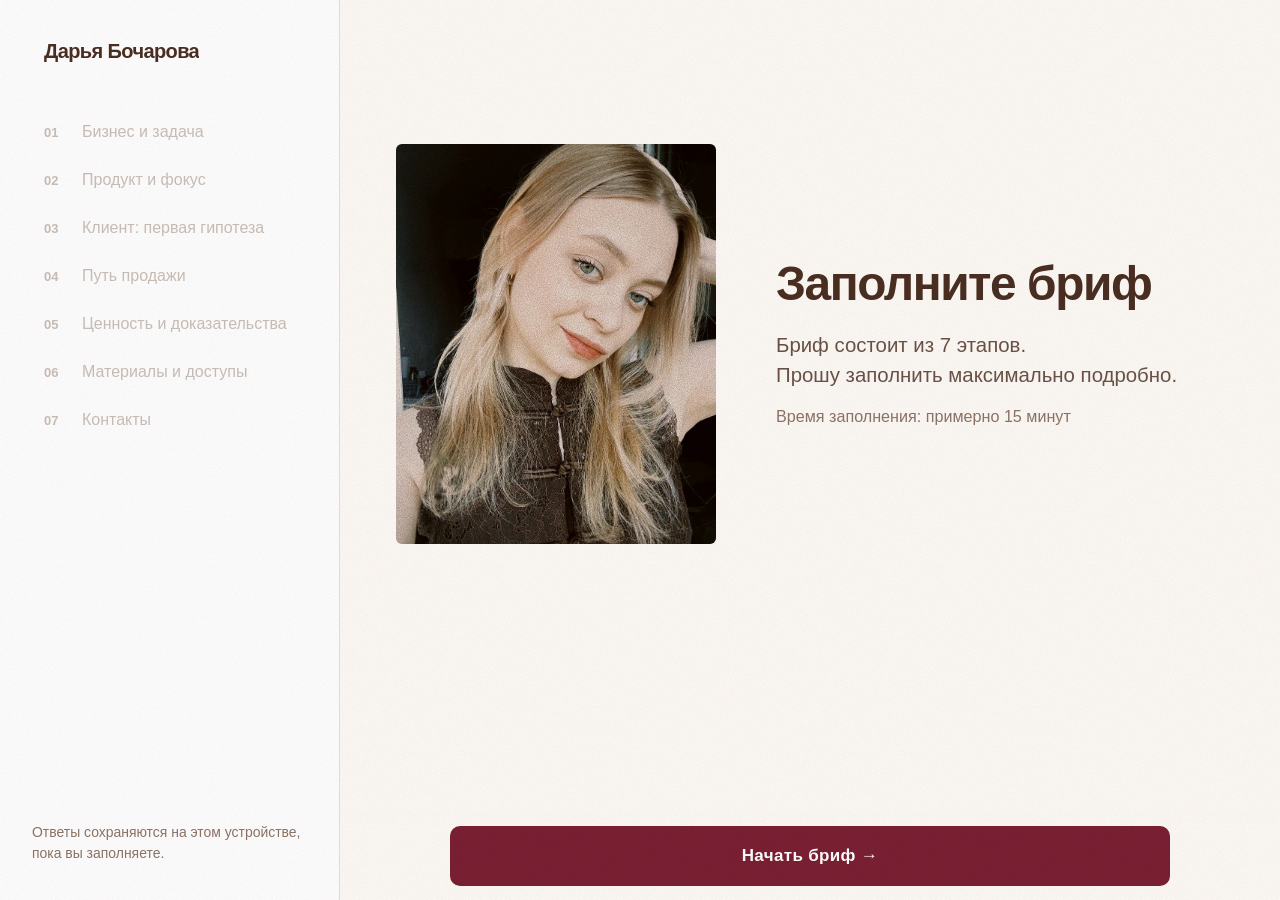
==== commit 0d7e0d26: "Harden form and worker: rate limit, file/field validation, no device data, safer drafts; update lega" ====
--- a/brief.html
+++ b/brief.html
@@ -4,6 +4,8 @@
 <meta charset="utf-8">
 <meta name="viewport" content="width=device-width, initial-scale=1, viewport-fit=cover">
 <meta name="robots" content="noindex">
+<meta name="referrer" content="no-referrer">
+<meta http-equiv="Content-Security-Policy" content="default-src 'self'; script-src 'self' 'unsafe-inline'; style-src 'self' 'unsafe-inline' https://fonts.googleapis.com; font-src https://fonts.gstatic.com; img-src 'self' data:; connect-src 'self' https://*.workers.dev; form-action 'none'; base-uri 'none'; object-src 'none'">
 <title>Мини-бриф</title>
 <link rel="preconnect" href="https://fonts.googleapis.com">
 <link rel="preconnect" href="https://fonts.gstatic.com" crossorigin>
@@ -39,7 +41,8 @@
 .brand b{font-family:var(--f-head);text-transform:var(--h-case);font-weight:var(--h-weight);letter-spacing:var(--h-ls);font-size:20px;white-space:nowrap;overflow:hidden;text-overflow:ellipsis}
 .progress{display:none}
 .progress i{display:block;height:100%;width:0;background:var(--accent);transition:width .4s ease}
-.stage{flex:1;width:100%;max-width:760px;margin:0 auto;padding:28px 20px 140px}
+body{--stage-w:760px}
+.stage{flex:1;width:100%;max-width:var(--stage-w);margin:0 auto;padding:28px 20px 140px}
 
 .kicker{font-family:var(--f-label);font-size:13px;letter-spacing:.08em;text-transform:uppercase;color:var(--muted);margin-bottom:14px}
 h1,h2{font-family:var(--f-head);text-transform:var(--h-case);font-weight:var(--h-weight);letter-spacing:var(--h-ls);line-height:var(--h-lh);font-style:var(--h-style);outline:none}
@@ -49,8 +52,8 @@
 
 /* ---------- поля ---------- */
 .f{margin-bottom:30px;border:0;min-width:0}
-.f > .q{display:block;font-weight:600;font-size:1.06em;line-height:1.3;margin-bottom:6px;padding:0}
-.f .hint{color:var(--muted);font-size:.86em;margin-bottom:10px}
+.f > .q{display:block;font-weight:600;font-size:1.06em;line-height:1.3;margin-bottom:14px;padding:0}
+.f .hint{color:var(--muted);font-size:.86em;margin:-8px 0 16px}
 .badge{display:inline-block;font-family:var(--f-label);font-size:11px;letter-spacing:.06em;text-transform:uppercase;padding:3px 8px;margin-left:8px;vertical-align:middle;border:1px solid var(--line-strong);border-radius:var(--r-chip);font-weight:400}
 .badge.key{background:var(--accent);color:var(--accent-ink);border-color:var(--accent)}
 .f.key{padding:18px;border:2px solid var(--accent);border-radius:var(--r)}
@@ -141,7 +144,7 @@
 .introGrid .doneText{container-type:inline-size;min-width:0;width:100%}
 .introGrid h1{font-size:clamp(28px,9.2vw,58px);white-space:nowrap}
 @supports (font-size:1cqw){.introGrid h1{font-size:min(58px,11cqw)}}
-@media (min-width:700px){.is-intro .stage{max-width:980px}}
+@media (min-width:700px){body.is-intro{--stage-w:980px}}
 .introGrid h1{margin-bottom:22px}
 .introGrid .introLead{margin:0}
 @media (min-width:700px){.doneGrid.introGrid{grid-template-columns:320px 1fr;gap:60px}}
@@ -168,7 +171,7 @@
 .dots button.done{border-color:var(--accent);color:var(--accent)}
 .dots button.done.cur{color:var(--accent-ink)}
 .dots button:disabled{opacity:.4;cursor:not-allowed}
-@media (min-width:700px){.dots{padding:12px 36px}}
+@media (min-width:700px){.dots{padding-block:12px;padding-inline:max(36px,calc((100% - var(--stage-w)) / 2 + 36px))}}
 @media (min-width:1024px){.dots{display:none}}
 
 
@@ -197,7 +200,7 @@
 
 /* ---------- планшет ---------- */
 @media (min-width:700px){
-  .top{padding:16px 36px}
+  .top{padding-block:16px;padding-inline:max(36px,calc((100% - var(--stage-w)) / 2 + 36px))}
   .stage{padding:44px 36px 150px}
   .f{margin-bottom:36px}
 }
@@ -231,6 +234,15 @@
 }
 @media (max-height:520px) and (min-width:1024px){
   .bar{padding-top:8px;padding-bottom:8px}.btn{min-height:46px}
+}
+.btn{white-space:nowrap}
+@media (max-width:420px){
+  .btn{padding:0 14px;font-size:16px;gap:8px}
+  .btn.sec{padding:0 18px}
+}
+@media (max-width:350px){
+  .btn{font-size:15px;padding:0 10px}
+  .btn.sec{padding:0 14px}
 }
 @media (max-width:420px){
   .brand b{font-size:17px}
@@ -343,6 +355,7 @@
 const N = STEPS.length;            // 7
 const V_INTRO = 0, V_REVIEW = N + 1, V_DONE = N + 2;
 const LS_KEY = "brief_draft_v1";
+const PAGE_LOADED = Date.now();
 const state = { v: V_INTRO, vals: {}, links: [""], files: [], max: 0, fromReview: false };
 
 const $ = (s, r=document) => r.querySelector(s);
@@ -352,11 +365,18 @@
 const safe = fn => { try { return fn(); } catch(e) { return null; } };
 
 /* ---------- черновик ---------- */
-function saveDraft(){ safe(() => localStorage.setItem(LS_KEY, JSON.stringify({vals:state.vals, links:state.links, max:state.max, v:state.v>=1&&state.v<=V_REVIEW?state.v:0}))); }
+const NO_DRAFT = ["name","company","channel","contact","consent"];   // личные данные в черновик не сохраняем
+const DRAFT_TTL = 72 * 3600 * 1000;
+function saveDraft(){
+  if (state.sent) return;
+  const vals = {}; Object.keys(state.vals).forEach(k => { if (!NO_DRAFT.includes(k)) vals[k] = state.vals[k]; });
+  safe(() => localStorage.setItem(LS_KEY, JSON.stringify({t:Date.now(), vals, links:state.links, max:Math.min(state.max, N), v:state.v>=1&&state.v<=V_REVIEW?Math.min(state.v, N):0})));
+}
 function loadDraft(){
   const d = safe(() => JSON.parse(localStorage.getItem(LS_KEY) || "null"));
   if (!d) return;
-  state.vals = d.vals || {}; state.links = d.links?.length ? d.links : [""]; state.max = d.max || 0;
+  if (!d.t || Date.now() - d.t > DRAFT_TTL){ clearDraft(); return; }
+  state.vals = d.vals || {}; state.links = Array.isArray(d.links) && d.links.length ? d.links.map(String) : [""]; state.max = d.max || 0;
   state.resume = d.v || 0;
 }
 function clearDraft(){ safe(() => localStorage.removeItem(LS_KEY)); }
@@ -407,7 +427,7 @@
     case "files":
       return `<div class="${cls}" data-f="files">${head("label").replace(` for="${f.id}"`, "")}${hint}
         <label class="drop" id="drop"><strong>Нажмите, чтобы выбрать файлы</strong><small>или перетащите сюда · до ${CONFIG.MAX_FILES} файлов, каждый до ${CONFIG.MAX_FILE_MB} МБ</small>
-        <input type="file" id="fileIn" multiple></label>
+        <input type="file" id="fileIn" multiple accept=".pdf,.doc,.docx,.xls,.xlsx,.ppt,.pptx,.txt,.rtf,.csv,.odt,.ods,.odp,.key,.pages,.numbers,.jpg,.jpeg,.png,.webp,.heic,.gif,.zip,.rar,.7z,image/*"></label>
         <ul class="files" id="fileList"></ul><p class="filemsg" id="fileMsg" role="alert"></p></div>`;
     case "noattach":
       return `<div class="f" data-f="noattach"><label class="consent"><input type="checkbox" id="noattach" name="noattach" ${state.vals.noattach?"checked":""}><span>Приложить пока нечего: ни ссылок, ни файлов</span></label><p class="err" role="alert"></p></div>`;
@@ -650,7 +670,7 @@
   const payload = {
     name: (state.vals.name||"").trim(), company: (state.vals.company||"").trim(), contact: channelOf() + ": " + (state.vals.contact||"").trim(),
     sections: collect().filter(s => s.items.length).map(s => ({n:s.n, title:s.title, items:s.items.map(({q,a}) => ({q,a}))})),
-    meta: {theme: document.documentElement.dataset.theme, page: location.href, ua: navigator.userAgent.slice(0,120), tz: safe(() => Intl.DateTimeFormat().resolvedOptions().timeZone)}
+    meta: {elapsed: Math.round((Date.now() - PAGE_LOADED) / 1000)}
   };
 
   try {
@@ -667,12 +687,21 @@
       const j = await res.json().catch(() => ({}));
       if (!res.ok || !j.ok) throw new Error(j.error || ("HTTP " + res.status));
     }
-    clearDraft(); state.files = [];
+    state.sent = true; clearDraft(); state.files = [];
     go(V_DONE);
   } catch(e){
     console.error(e);
     const net = e instanceof TypeError || e.name === "AbortError";
-    const why = net ? "нет связи с сервером отправки (это может быть блокировка адреса провайдером или VPN)" : "сервер ответил ошибкой: " + (e.message || "неизвестно");
+    const FRIENDLY = {
+      "slow down": "слишком частые отправки. Подождите полминуты и нажмите «Отправить ещё раз»",
+      "too fast": "бриф заполнен очень быстро. Подождите несколько секунд и нажмите «Отправить ещё раз»",
+      "file type not allowed": "один из файлов нельзя принять по типу. Уберите его или пришлите ссылкой",
+      "file too large": "один из файлов больше 10 МБ. Уберите его или пришлите ссылкой",
+      "files too large": "общий размер файлов больше 25 МБ. Уберите часть или пришлите ссылкой",
+      "too many files": "файлов больше пяти. Уберите лишние или пришлите ссылкой",
+      "origin": "отправка с этого адреса страницы не разрешена"
+    };
+    const why = net ? "нет связи с сервером отправки (это может быть блокировка адреса провайдером или VPN)" : (FRIENDLY[e.message] || "сервер ответил ошибкой: " + (e.message || "неизвестно"));
     msg.innerHTML = `Не удалось отправить. Ваши ответы сохранены, ничего не потеряно.<br><small style="font-weight:400">Причина: ${esc(why)}</small><button type="button" id="copyAll">Скопировать ответы текстом</button>`;
     msg.classList.add("on"); msg.scrollIntoView({behavior:"smooth", block:"center"});
     btn.disabled = false; btn.innerHTML = "Отправить ещё раз";
@@ -684,11 +713,15 @@
 }
 
 /* ---------- файлы ---------- */
+const ALLOWED_EXT = ["pdf","doc","docx","xls","xlsx","ppt","pptx","txt","rtf","csv","odt","ods","odp","key","pages","numbers","jpg","jpeg","png","webp","heic","gif","zip","rar","7z"];
 function addFiles(list){
   const msg = $("#fileMsg"); msg.textContent = "";
   const max = CONFIG.MAX_FILE_MB * 1048576, errs = [];
   for (const f of list){
     if (state.files.length >= CONFIG.MAX_FILES){ errs.push(`Максимум ${CONFIG.MAX_FILES} файлов`); break; }
+    const ext = (f.name.split(".").pop() || "").toLowerCase();
+    if (!ALLOWED_EXT.includes(ext)){ errs.push(`«${f.name}»: такой тип файла не принимается. Подойдут документы, таблицы, презентации, изображения и архивы`); continue; }
+    if (state.files.reduce((a, x) => a + x.size, 0) + f.size > 25 * 1048576){ errs.push("Общий размер файлов не больше 25 МБ. Остальное пришлите ссылкой"); continue; }
     if (f.size > max){ errs.push(`«${f.name}» больше ${CONFIG.MAX_FILE_MB} МБ. Пришлите его ссылкой (Google/Яндекс.Диск)`); continue; }
     if (state.files.some(x => x.name === f.name && x.size === f.size)) continue;
     state.files.push(f);
